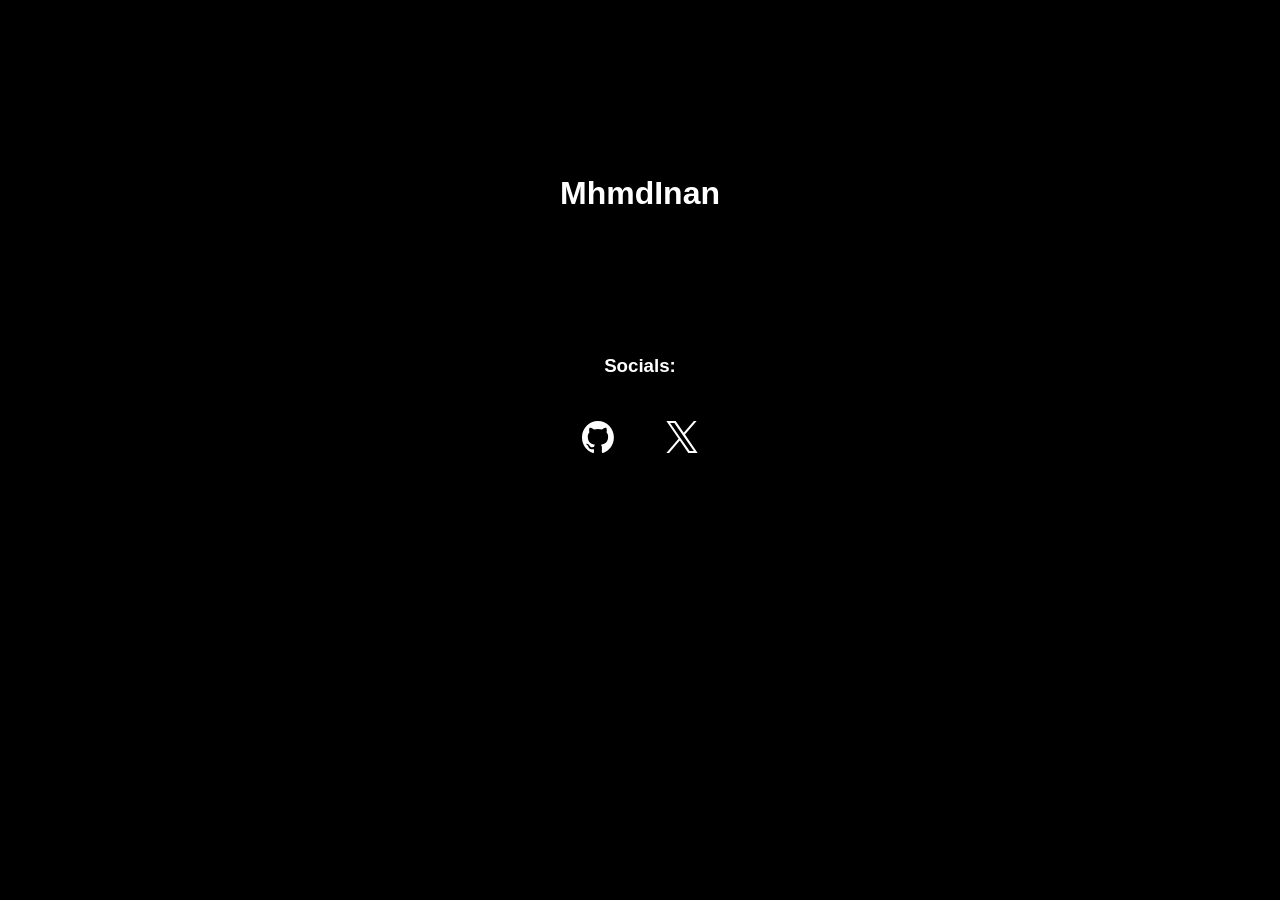
==== src/index.html @ 0f7336c9 "add dev deployment workflow. move all files to src/ directory" ====
<!DOCTYPE html>
<html lang="en">

<head>
    <meta charset="UTF-8">
    <meta name="viewport" content="width=device-width, initial-scale=1.0">
    <link rel="stylesheet" href="styles.css">
    <title>MhmdInan</title>
</head>

<body>
    <h1>MhmdInan</h1>
    <h3>Socials:</h3>
    <ul class="social-links">
        <li>
            <a href="https://github.com/MhmdInan" target="_blank" rel="noopener noreferer" aria-label="GitHub" class="github_logo">
                <img src="/assets/github.svg" alt="GitHub" width="32" height="32"></a>
        </li>
        <li>
            <a href="https://x.com/mhmadinan" target="_blank" rel="noopener noreferer" aria-label="X" class="x_logo">
                <img src="/assets/x.svg" alt="GitHub" width="32" height="32"></a>
        </li>
    </ul>
        
</body>
</body>

</html>
---- src/styles.css ----
body {
  background: #000;
  /* pure black */
  color: #fff;
  /* white text */
  font-family: Arial, sans-serif;
  text-align: center;
  padding: 2rem;
  margin: 0;
}

h1 {
  color: white;
  text-align: center;
  padding: 10%;
}

h3 {
  color: white;
  text-align: center;
  padding: 0%;
}

.social-links {
  list-style: none;
  display: flex;
  gap: 1.8rem;
  padding: 0;
  margin: 2rem 0;
  justify-content: center;
}

.social-links a {
  display: inline-block;
  padding: 12px;
  color: #e0e0e0;
  font-size: 2rem;
  text-decoration: none;
  transition: all 0.3s ease;
  position: relative;
  z-index: 1;
  border-radius: 50%;
  line-height: 1;
}

.github_logo:hover {
  color: #fff;
}

.x_logo:hover {
  color: #ffffff;
}

.social-links a[href*="linkedin"]:hover {
  color: #0A66C2;
}

.social-links a:hover {
  filter: drop-shadow(0 0 10px currentColor);
  transform: translateY(-5px);
}
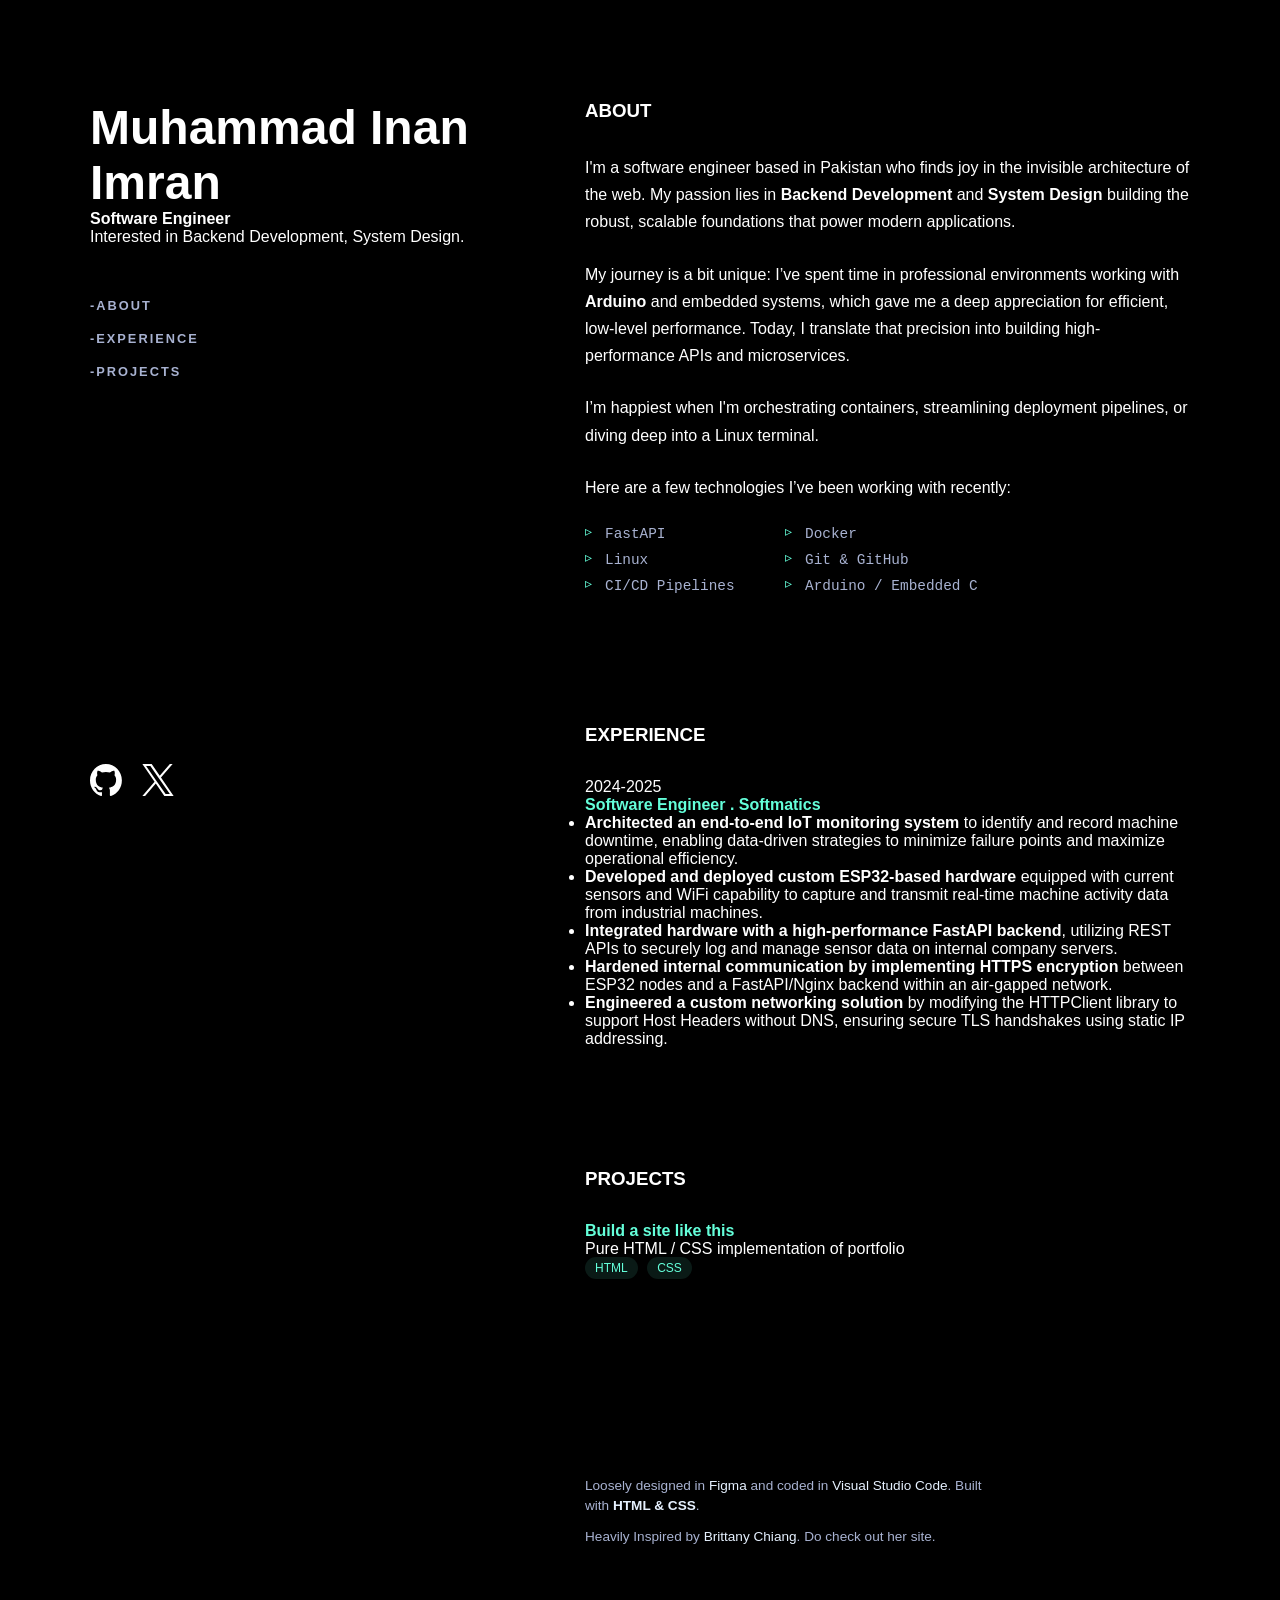
==== commit 7a2334ff: "major redesign using brittany chaings implementation" ====
--- a/src/index.html
+++ b/src/index.html
@@ -1,28 +1,164 @@
-<!DOCTYPE html>
+<!doctype html>
 <html lang="en">
+  <head>
+    <meta charset="UTF-8" />
+    <meta name="viewport" content="width=device-width, initial-scale=1.0" />
+    <link rel="icon" type="image/x-icon" href="./assets/favicon.ico" />
+    <link rel="stylesheet" href="styles.css" />
+    <title>MhmdInan</title>
+  </head>
 
-<head>
-    <meta charset="UTF-8">
-    <meta name="viewport" content="width=device-width, initial-scale=1.0">
-    <link rel="stylesheet" href="styles.css">
-    <title>MhmdInan</title>
-</head>
+  <body>
+    <div class="container">
+      <header class="sidebar">
+        <div>
+          <h1>Muhammad Inan Imran</h1>
+          <h2>Software Engineer</h2>
+          <p>Interested in Backend Development, System Design.</p>
+          <nav>
+            <ul>
+              <li>
+                <a href="#about"><span>-</span>ABOUT</a>
+              </li>
+              <li>
+                <a href="#experience"><span>-</span>EXPERIENCE</a>
+              </li>
+              <li>
+                <a href="#projects"><span>-</span>PROJECTS</a>
+              </li>
+            </ul>
+          </nav>
+        </div>
 
-<body>
-    <h1>MhmdInan</h1>
-    <h3>Socials:</h3>
-    <ul class="social-links">
-        <li>
-            <a href="https://github.com/MhmdInan" target="_blank" rel="noopener noreferer" aria-label="GitHub" class="github_logo">
-                <img src="/assets/github.svg" alt="GitHub" width="32" height="32"></a>
-        </li>
-        <li>
-            <a href="https://x.com/mhmadinan" target="_blank" rel="noopener noreferer" aria-label="X" class="x_logo">
-                <img src="/assets/x.svg" alt="GitHub" width="32" height="32"></a>
-        </li>
-    </ul>
-        
-</body>
-</body>
+        <div class="socials">
+          <ul class="social-links">
+            <li>
+              <a
+                href="https://github.com/MhmdInan"
+                target="_blank"
+                rel="noopener noreferer"
+                aria-label="GitHub"
+                class="github_logo"
+              >
+                <img
+                  src="./assets/github.svg"
+                  alt="GitHub"
+                  width="32"
+                  height="32"
+              /></a>
+            </li>
+            <li>
+              <a
+                href="https://x.com/mhmadinan"
+                target="_blank"
+                rel="noopener noreferer"
+                aria-label="X"
+                class="x_logo"
+              >
+                <img src="./assets/x.svg" alt="GitHub" width="32" height="32"
+              /></a>
+            </li>
+          </ul>
+        </div>
+      </header>
 
-</html>+      <main class="content">
+        <section id="about">
+          <h3>About</h3>
+          <p>
+            I'm a software engineer based in Pakistan who finds joy in the
+            invisible architecture of the web. My passion lies in
+            <strong>Backend Development</strong> and
+            <strong>System Design</strong> building the robust, scalable
+            foundations that power modern applications.
+          </p>
+          <p>
+            My journey is a bit unique: I’ve spent time in professional
+            environments working with
+            <strong>Arduino</strong> and embedded systems, which gave me a deep
+            appreciation for efficient, low-level performance. Today, I
+            translate that precision into building high-performance APIs and
+            microservices.
+          </p>
+          <p>
+            I’m happiest when I'm orchestrating containers, streamlining
+            deployment pipelines, or diving deep into a Linux terminal.
+          </p>
+          <p>Here are a few technologies I’ve been working with recently:</p>
+          <ul class="skills-list">
+            <li>FastAPI</li>
+            <li>Docker</li>
+            <li>Linux</li>
+            <li>Git & GitHub</li>
+            <li>CI/CD Pipelines</li>
+            <li>Arduino / Embedded C</li>
+          </ul>
+        </section>
+        <section id="experience">
+          <h3>Experience</h3>
+          <div class="card">
+            <span class="date">2024-2025</span>
+            <div class="card-info">
+              <h4>Software Engineer . Softmatics</h4>
+              <ul class="softmatics-experience">
+                <li>
+                  <strong>Architected an end-to-end IoT monitoring system</strong> to identify
+                  and record machine downtime, enabling data-driven strategies
+                  to minimize failure points and maximize operational
+                  efficiency.
+                </li>
+                <li>
+                  <strong>Developed and deployed custom ESP32-based hardware</strong> equipped
+                  with current sensors and WiFi capability to capture and
+                  transmit real-time machine activity data from industrial
+                  machines.
+                </li>
+                <li>
+                  <strong>Integrated hardware with a high-performance FastAPI backend</strong>,
+                  utilizing REST APIs to securely log and manage sensor data on
+                  internal company servers.
+                </li>
+                <li>
+                  <strong>Hardened internal communication by implementing HTTPS
+                  encryption</strong> between ESP32 nodes and a FastAPI/Nginx backend
+                  within an air-gapped network.
+                </li>
+                <li>
+                  <strong>Engineered a custom networking solution</strong> by modifying the
+                  HTTPClient library to support Host Headers without DNS,
+                  ensuring secure TLS handshakes using static IP addressing.
+                </li>
+              </ul>
+            </div>
+          </div>
+        </section>
+        <section id="projects">
+          <h3>Projects</h3>
+          <div class="card">
+            <div class="card-info">
+              <h4>Build a site like this</h4>
+              <p>Pure HTML / CSS implementation of portfolio</p>
+              <div class="tags"><span>HTML</span> <span>CSS</span></div>
+            </div>
+          </div>
+        </section>
+        <footer class="main-footer">
+          <p>
+            Loosely designed in
+            <a href="https://www.figma.com/" target="_blank">Figma</a> and coded
+            in
+            <a href="https://code.visualstudio.com/" target="_blank"
+              >Visual Studio Code</a
+            >. Built with <strong>HTML & CSS</strong>.
+          </p>
+          <p>
+            Heavily Inspired by
+            <a href="https://brittanychiang.com" target="_blank"
+              >Brittany Chiang</a
+            >. Do check out her site.
+          </p>
+        </footer>
+      </main>
+    </div>
+  </body>
+</html>
--- a/src/styles.css
+++ b/src/styles.css
@@ -1,61 +1,188 @@
+:root {
+  --navy: #0a192f;
+  --light-slate: #a8b2d1;
+  --teal: #64ffda;
+  --white: #e6f1ff;
+  --bg-tint: rgba(100, 255, 218, 0.1);
+}
+
+* {
+  box-sizing: border-box;
+  margin: 0;
+  padding: 0;
+}
+
+html {
+  scroll-behavior: smooth;
+}
+
 body {
   background: #000;
   /* pure black */
   color: #fff;
   /* white text */
   font-family: Arial, sans-serif;
-  text-align: center;
+/*   text-align: center;
   padding: 2rem;
-  margin: 0;
+  margin: 0; */
 }
 
-h1 {
-  color: white;
-  text-align: center;
-  padding: 10%;
+.container {
+  display: flex;
+  max-width: 1200px;
+  margin: 0 auto;
+  padding: 0 50px;
+}
+
+.sidebar {
+  width: 45%;
+  height: 100vh;
+  position: sticky;
+  top: 0;
+  display: flex;
+  flex-direction: column;
+  justify-content: space-between;
+  padding: 100px 0;
+}
+
+.sidebar h1 { color: #fff; font-size: 3rem;}
+.sidebar h2 { color: #fff; font-size: 1rem;}
+
+nav ul {list-style: none; margin-top: 50px;}
+nav li {margin-bottom: 15px;}
+nav a {
+  text-decoration: none;
+  color: #a8b2d1;
+  font-size: 0.8rem;
+  font-weight: bold;
+  letter-spacing: 2px;
+  transition: 0.3s;
+}
+nav a:hover {color: #64ffda; padding-left: 10px;}
+
+.content {
+  width: 55%;
+  padding: 100px 0;
+}
+
+section {
+  margin-bottom: 120px;
 }
 
 h3 {
-  color: white;
-  text-align: center;
-  padding: 0%;
+  color: #fff;
+  text-transform: uppercase;
+  margin-bottom: 2rem;
+}
+
+.cards {
+  display: flex;
+  gap: 20px;
+  padding: 20px;
+  border-radius: 4px;
+  transition: 0.3s;
+  cursor: pointer;
+  margin-bottom: 20px;
+}
+
+.card:hover {
+  background-color: rgba(100, 255, 218, 0.1);
+  /* transform: translateY(-5px); */
+  border: 2px;
+  border-radius: 5px;
+}
+
+.card h4 { color: #64ffda;}
+
+.tags span {
+  font-size: 12px;
+  color: #64ffda;
+  background: rgba(100, 255, 218, 0.1);
+  padding: 4px 10px;
+  border-radius: 12px;
+  margin-right: 5px;
 }
 
 .social-links {
+  display: flex;
   list-style: none;
-  display: flex;
-  gap: 1.8rem;
   padding: 0;
-  margin: 2rem 0;
-  justify-content: center;
-}
-
-.social-links a {
-  display: inline-block;
-  padding: 12px;
-  color: #e0e0e0;
-  font-size: 2rem;
-  text-decoration: none;
-  transition: all 0.3s ease;
-  position: relative;
-  z-index: 1;
-  border-radius: 50%;
-  line-height: 1;
+  margin: 0;
+  gap: 20px;
+  align-items: center;
 }
 
 .github_logo:hover {
-  color: #fff;
+  filter: drop-shadow(0 0 20px currentColor);
+  transform: translateY(-5px);
+  color: #0a66c2;
 }
 
 .x_logo:hover {
+  filter: drop-shadow(0 0 10px currentColor);
+  transform: translateY(-5px);
   color: #ffffff;
 }
 
-.social-links a[href*="linkedin"]:hover {
-  color: #0A66C2;
+.main-footer {
+  padding: 80px 0 20px 0; /* Plenty of space above, a bit below */
+  max-width: 400px;       /* Keeps the text from stretching too wide */
+  font-size: 0.85rem;     /* Subtle, small text */
+  color: var(--light-slate);
+  line-height: 1.5;
 }
 
-.social-links a:hover {
-  filter: drop-shadow(0 0 10px currentColor);
-  transform: translateY(-5px);
+.main-footer p {
+  margin-bottom: 10px;
 }
+
+.main-footer a {
+  color: var(--white);    /* Highlighted links */
+  text-decoration: none;
+  font-weight: 500;
+  transition: color 0.3s ease;
+}
+
+.main-footer a:hover {
+  color: var(--teal);     /* The signature glow color on hover */
+}
+
+.main-footer strong {
+  color: var(--white);    /* Makes the tech stack stand out slightly */
+}
+
+.skills-list {
+    display: grid;
+    grid-template-columns: repeat(2, minmax(140px, 200px));
+    list-style: none;
+    margin: 20px 0 0 0;
+    padding: 0;
+}
+
+.skills-list li {
+    position: relative;
+    padding-left: 20px;
+    margin-bottom: 10px;
+    font-family: 'Fira Code', monospace; /* Monospace looks "techy" */
+    font-size: 0.9rem;
+    color: var(--light-slate);
+}
+
+/* The small teal arrow/bullet */
+.skills-list li::before {
+    content: "▹";
+    position: absolute;
+    left: 0;
+    color: var(--teal);
+    font-size: 14px;
+    line-height: 12px;
+}
+
+#about p {
+  margin-bottom: 25px; /* Adjust this value (20px to 30px is usually the sweet spot) */
+  line-height: 1.7;    /* Slightly increasing line-height also helps readability */
+}
+
+#about p:last-child {
+  margin-bottom: 0;    /* Prevents extra space at the bottom of the section */
+}
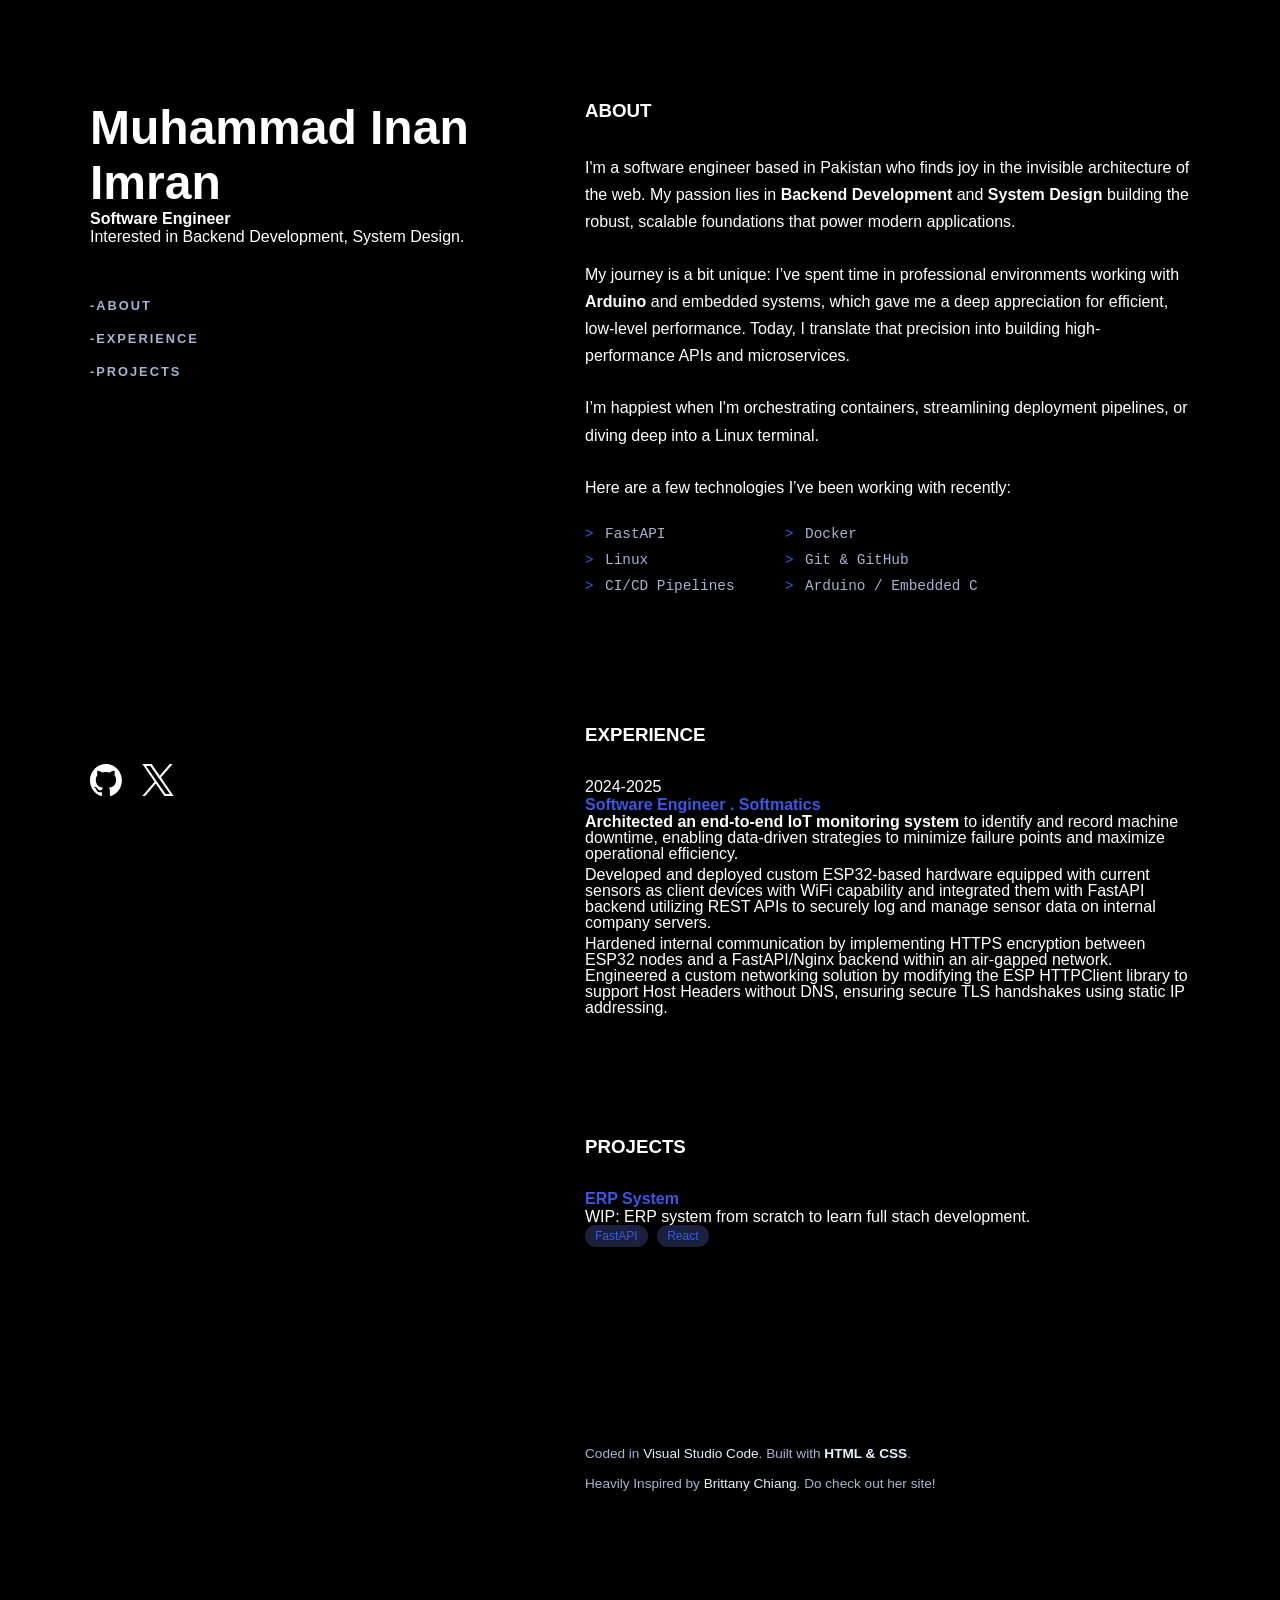
==== commit 04d0357c: "update prod ci" ====
--- a/src/index.html
+++ b/src/index.html
@@ -100,35 +100,26 @@
             <span class="date">2024-2025</span>
             <div class="card-info">
               <h4>Software Engineer . Softmatics</h4>
-              <ul class="softmatics-experience">
-                <li>
-                  <strong>Architected an end-to-end IoT monitoring system</strong> to identify
-                  and record machine downtime, enabling data-driven strategies
-                  to minimize failure points and maximize operational
-                  efficiency.
-                </li>
-                <li>
-                  <strong>Developed and deployed custom ESP32-based hardware</strong> equipped
-                  with current sensors and WiFi capability to capture and
-                  transmit real-time machine activity data from industrial
-                  machines.
-                </li>
-                <li>
-                  <strong>Integrated hardware with a high-performance FastAPI backend</strong>,
-                  utilizing REST APIs to securely log and manage sensor data on
-                  internal company servers.
-                </li>
-                <li>
-                  <strong>Hardened internal communication by implementing HTTPS
-                  encryption</strong> between ESP32 nodes and a FastAPI/Nginx backend
-                  within an air-gapped network.
-                </li>
-                <li>
-                  <strong>Engineered a custom networking solution</strong> by modifying the
-                  HTTPClient library to support Host Headers without DNS,
-                  ensuring secure TLS handshakes using static IP addressing.
-                </li>
-              </ul>
+              <p>
+                <strong>Architected an end-to-end IoT monitoring system</strong>
+                to identify and record machine downtime, enabling data-driven
+                strategies to minimize failure points and maximize operational
+                efficiency.
+              </p>
+              <p>
+                Developed and deployed custom ESP32-based hardware equipped with
+                current sensors as client devices with WiFi capability and
+                integrated them with FastAPI backend utilizing REST APIs to
+                securely log and manage sensor data on internal company servers.
+              </p>
+              <p>
+                Hardened internal communication by implementing HTTPS encryption
+                between ESP32 nodes and a FastAPI/Nginx backend within an
+                air-gapped network. Engineered a custom networking solution by
+                modifying the ESP HTTPClient library to support Host Headers
+                without DNS, ensuring secure TLS handshakes using static IP
+                addressing.
+              </p>
             </div>
           </div>
         </section>
@@ -136,17 +127,17 @@
           <h3>Projects</h3>
           <div class="card">
             <div class="card-info">
-              <h4>Build a site like this</h4>
-              <p>Pure HTML / CSS implementation of portfolio</p>
-              <div class="tags"><span>HTML</span> <span>CSS</span></div>
+              <h4>ERP System</h4>
+              <p>
+                WIP: ERP system from scratch to learn full stach development.
+              </p>
+              <div class="tags"><span>FastAPI</span> <span>React</span></div>
             </div>
           </div>
         </section>
         <footer class="main-footer">
           <p>
-            Loosely designed in
-            <a href="https://www.figma.com/" target="_blank">Figma</a> and coded
-            in
+            Coded in
             <a href="https://code.visualstudio.com/" target="_blank"
               >Visual Studio Code</a
             >. Built with <strong>HTML & CSS</strong>.
@@ -155,7 +146,7 @@
             Heavily Inspired by
             <a href="https://brittanychiang.com" target="_blank"
               >Brittany Chiang</a
-            >. Do check out her site.
+            >. Do check out her site!
           </p>
         </footer>
       </main>
--- a/src/styles.css
+++ b/src/styles.css
@@ -1,7 +1,7 @@
 :root {
   --navy: #0a192f;
   --light-slate: #a8b2d1;
-  --teal: #64ffda;
+  --blue: #3a58e1;
   --white: #e6f1ff;
   --bg-tint: rgba(100, 255, 218, 0.1);
 }
@@ -58,7 +58,7 @@
   letter-spacing: 2px;
   transition: 0.3s;
 }
-nav a:hover {color: #64ffda; padding-left: 10px;}
+nav a:hover {color: #3a58e1; padding-left: 10px;}
 
 .content {
   width: 55%;
@@ -86,18 +86,18 @@
 }
 
 .card:hover {
-  background-color: rgba(100, 255, 218, 0.1);
+  background-color: #080b19;
   /* transform: translateY(-5px); */
   border: 2px;
   border-radius: 5px;
 }
 
-.card h4 { color: #64ffda;}
+.card h4 { color: #3a58e1;}
 
 .tags span {
   font-size: 12px;
-  color: #64ffda;
-  background: rgba(100, 255, 218, 0.1);
+  color: #3a58e1;
+  background: #1a203e;
   padding: 4px 10px;
   border-radius: 12px;
   margin-right: 5px;
@@ -144,7 +144,7 @@
 }
 
 .main-footer a:hover {
-  color: var(--teal);     /* The signature glow color on hover */
+  color: var(--blue);     /* The signature glow color on hover */
 }
 
 .main-footer strong {
@@ -168,12 +168,13 @@
     color: var(--light-slate);
 }
 
-/* The small teal arrow/bullet */
+/* The small blue arrow/bullet */
 .skills-list li::before {
-    content: "▹";
+    content: ">";
     position: absolute;
     left: 0;
-    color: var(--teal);
+    top: 2px;
+    color: var(--blue);
     font-size: 14px;
     line-height: 12px;
 }
@@ -185,4 +186,9 @@
 
 #about p:last-child {
   margin-bottom: 0;    /* Prevents extra space at the bottom of the section */
+}
+
+#experience p {
+  margin-bottom: 5px; /* Adjust this value (20px to 30px is usually the sweet spot) */
+  line-height: 1; 
 }
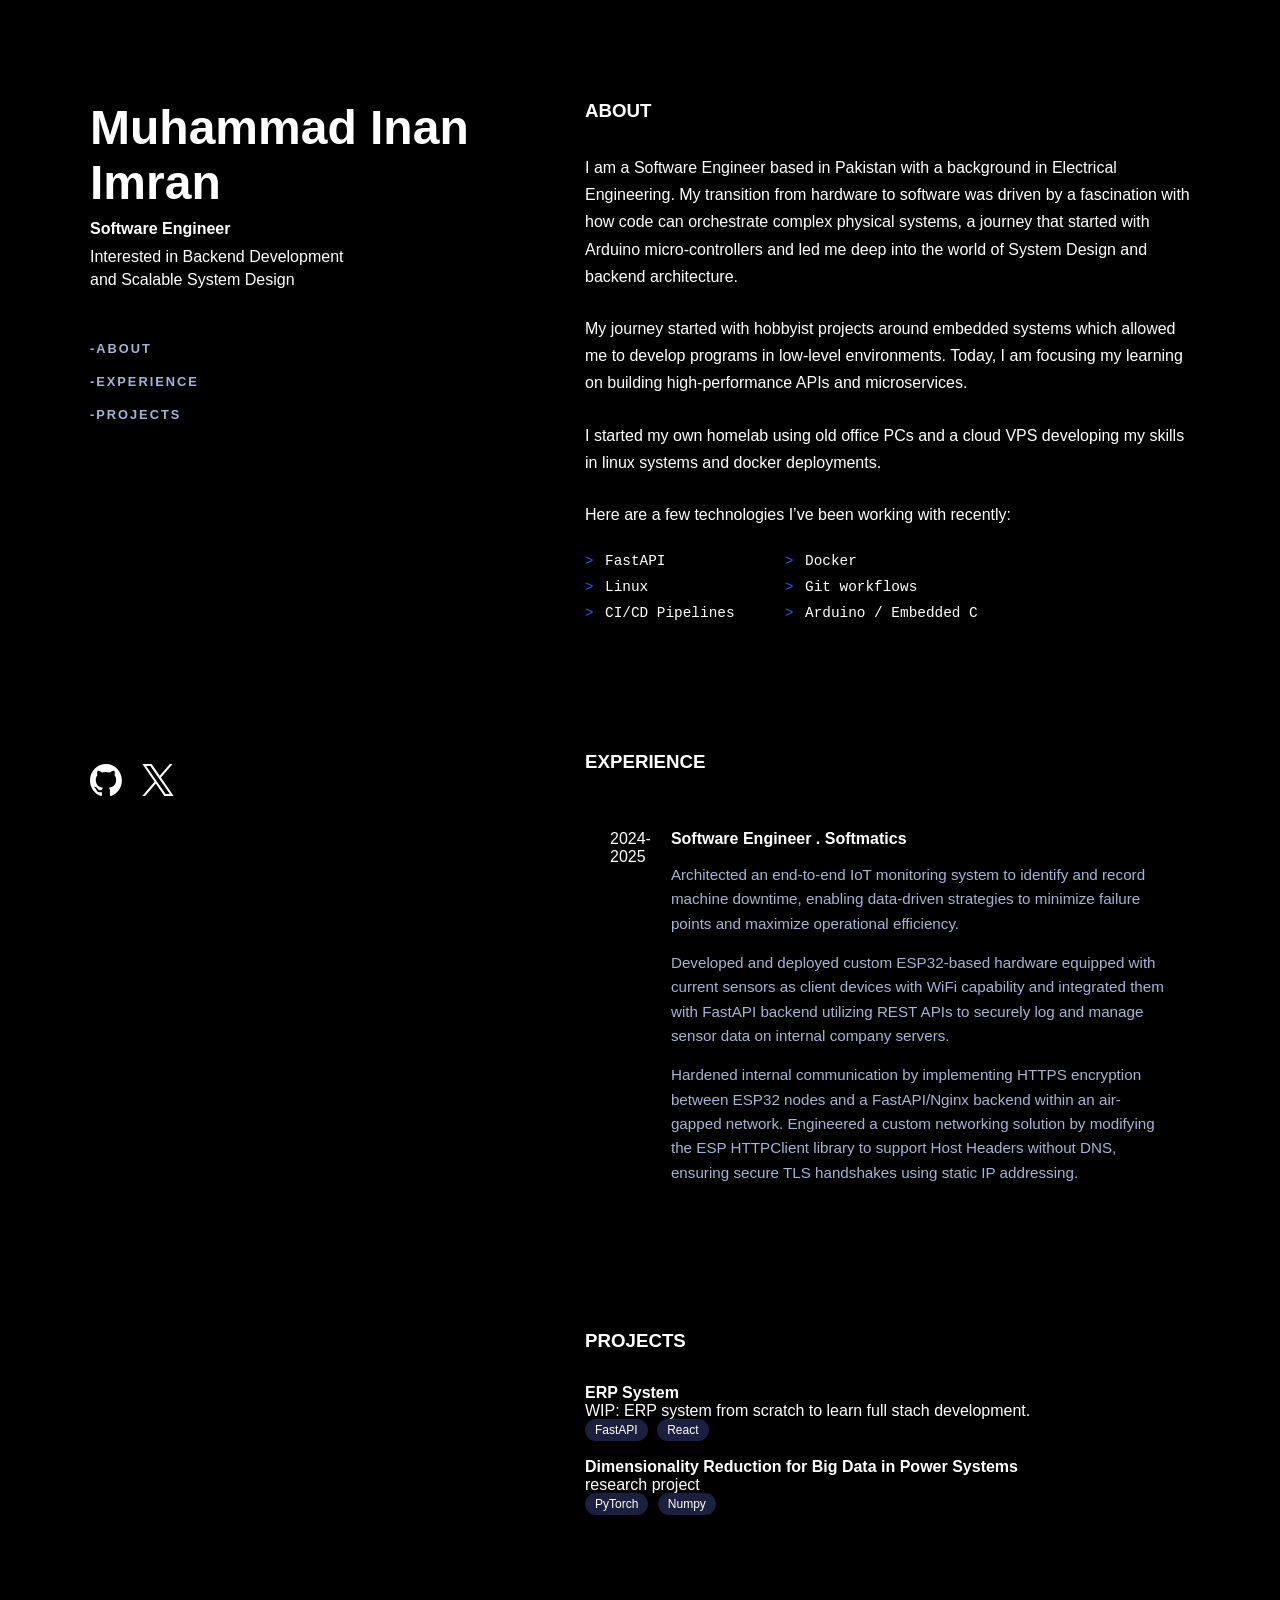
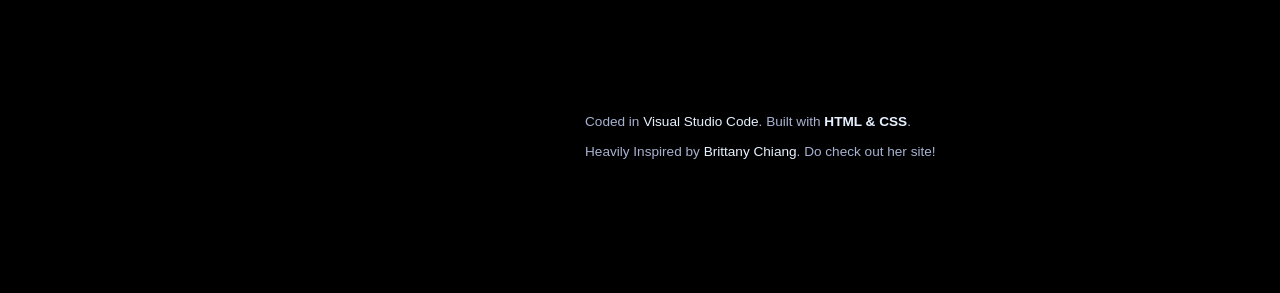
==== commit 5cdb45e8: "added relevant text and improvement to ui" ====
--- a/src/index.html
+++ b/src/index.html
@@ -14,7 +14,8 @@
         <div>
           <h1>Muhammad Inan Imran</h1>
           <h2>Software Engineer</h2>
-          <p>Interested in Backend Development, System Design.</p>
+          <p>Interested in Backend Development</p>
+          <p>and Scalable System Design</p>
           <nav>
             <ul>
               <li>
@@ -66,72 +67,93 @@
         <section id="about">
           <h3>About</h3>
           <p>
-            I'm a software engineer based in Pakistan who finds joy in the
-            invisible architecture of the web. My passion lies in
-            <strong>Backend Development</strong> and
-            <strong>System Design</strong> building the robust, scalable
-            foundations that power modern applications.
+            I am a Software Engineer based in Pakistan with a background in
+            Electrical Engineering. My transition from hardware to software was
+            driven by a fascination with how code can orchestrate complex
+            physical systems, a journey that started with Arduino
+            micro-controllers and led me deep into the world of System Design
+            and backend architecture.
           </p>
           <p>
-            My journey is a bit unique: I’ve spent time in professional
-            environments working with
-            <strong>Arduino</strong> and embedded systems, which gave me a deep
-            appreciation for efficient, low-level performance. Today, I
-            translate that precision into building high-performance APIs and
-            microservices.
+            My journey started with hobbyist projects around embedded systems
+            which allowed me to develop programs in low-level environments.
+            Today, I am focusing my learning on building high-performance APIs
+            and microservices.
           </p>
           <p>
-            I’m happiest when I'm orchestrating containers, streamlining
-            deployment pipelines, or diving deep into a Linux terminal.
+            I started my own homelab using old office PCs and a cloud VPS
+            developing my skills in linux systems and docker deployments.
           </p>
           <p>Here are a few technologies I’ve been working with recently:</p>
           <ul class="skills-list">
             <li>FastAPI</li>
             <li>Docker</li>
             <li>Linux</li>
-            <li>Git & GitHub</li>
+            <li>Git workflows</li>
             <li>CI/CD Pipelines</li>
             <li>Arduino / Embedded C</li>
           </ul>
         </section>
         <section id="experience">
           <h3>Experience</h3>
-          <div class="card">
-            <span class="date">2024-2025</span>
-            <div class="card-info">
-              <h4>Software Engineer . Softmatics</h4>
-              <p>
-                <strong>Architected an end-to-end IoT monitoring system</strong>
-                to identify and record machine downtime, enabling data-driven
-                strategies to minimize failure points and maximize operational
-                efficiency.
-              </p>
-              <p>
-                Developed and deployed custom ESP32-based hardware equipped with
-                current sensors as client devices with WiFi capability and
-                integrated them with FastAPI backend utilizing REST APIs to
-                securely log and manage sensor data on internal company servers.
-              </p>
-              <p>
-                Hardened internal communication by implementing HTTPS encryption
-                between ESP32 nodes and a FastAPI/Nginx backend within an
-                air-gapped network. Engineered a custom networking solution by
-                modifying the ESP HTTPClient library to support Host Headers
-                without DNS, ensuring secure TLS handshakes using static IP
-                addressing.
-              </p>
-            </div>
+          <div class="experience-card-multiple">
+            <a
+              href="https://www.softmatics.com/"
+              target="_blank"
+              class="experience-card"
+            >
+              <header class="date">2024-2025</header>
+              <div>
+                <h4>Software Engineer . Softmatics</h4>
+                <p>
+                  Architected an end-to-end IoT monitoring system to identify
+                  and record machine downtime, enabling data-driven strategies
+                  to minimize failure points and maximize operational
+                  efficiency.
+                </p>
+                <p>
+                  Developed and deployed custom ESP32-based hardware equipped
+                  with current sensors as client devices with WiFi capability
+                  and integrated them with FastAPI backend utilizing REST APIs
+                  to securely log and manage sensor data on internal company
+                  servers.
+                </p>
+                <p>
+                  Hardened internal communication by implementing HTTPS
+                  encryption between ESP32 nodes and a FastAPI/Nginx backend
+                  within an air-gapped network. Engineered a custom networking
+                  solution by modifying the ESP HTTPClient library to support
+                  Host Headers without DNS, ensuring secure TLS handshakes using
+                  static IP addressing.
+                </p>
+              </div>
+            </a>
           </div>
         </section>
         <section id="projects">
           <h3>Projects</h3>
           <div class="card">
-            <div class="card-info">
-              <h4>ERP System</h4>
-              <p>
-                WIP: ERP system from scratch to learn full stach development.
-              </p>
-              <div class="tags"><span>FastAPI</span> <span>React</span></div>
+            <div class="project-card-info">
+              <a
+              href="https://github.com/mhmdinan/erp-FASTAPI_REACT"
+              target="_blank"
+              >
+                <h4>ERP System</h4>
+                <p>
+                  WIP: ERP system from scratch to learn full stach development.
+                </p>
+                <div class="tags"><span>FastAPI</span> <span>React</span></div>
+              </a>
+            </div>
+            <div class="project-card-info">
+              <a
+              href="https://github.com/mhmdinan/final_year_project"
+              target="_blank"
+              >
+                <h4>Dimensionality Reduction for Big Data in Power Systems</h4>
+                <p>research project</p>
+                <div class="tags"><span>PyTorch</span> <span>Numpy</span></div>
+              </a>
             </div>
           </div>
         </section>
--- a/src/styles.css
+++ b/src/styles.css
@@ -45,8 +45,9 @@
   padding: 100px 0;
 }
 
-.sidebar h1 { color: #fff; font-size: 3rem;}
-.sidebar h2 { color: #fff; font-size: 1rem;}
+.sidebar h1 { color: #fff; font-size: 3rem; margin-bottom: 10px;}
+.sidebar h2 { color: #fff; font-size: 1rem; margin-bottom: 10px;}
+.sidebar p {margin-bottom: 5px;}
 
 nav ul {list-style: none; margin-top: 50px;}
 nav li {margin-bottom: 15px;}
@@ -82,21 +83,32 @@
   border-radius: 4px;
   transition: 0.3s;
   cursor: pointer;
+  margin-bottom: 40px;
+}
+
+
+.card p{color: #fff;}
+.card h4 { color: #ffffff;}
+
+.project-card-info {
   margin-bottom: 20px;
 }
 
-.card:hover {
+.project-card-info a {
+  text-decoration: none;
+}
+
+.project-card-info:hover {
   background-color: #080b19;
-  /* transform: translateY(-5px); */
-  border: 2px;
+  transform: translateY(-5px);
+  border: 50px;
   border-radius: 5px;
-}
-
-.card h4 { color: #3a58e1;}
+  transition: all 0.3s ease;
+}
 
 .tags span {
   font-size: 12px;
-  color: #3a58e1;
+  color: #ffffff;
   background: #1a203e;
   padding: 4px 10px;
   border-radius: 12px;
@@ -165,7 +177,7 @@
     margin-bottom: 10px;
     font-family: 'Fira Code', monospace; /* Monospace looks "techy" */
     font-size: 0.9rem;
-    color: var(--light-slate);
+    color: #fff;
 }
 
 /* The small blue arrow/bullet */
@@ -188,7 +200,74 @@
   margin-bottom: 0;    /* Prevents extra space at the bottom of the section */
 }
 
+.experience-card {
+    display: flex;
+    gap: 20px;
+    padding: 25px;
+    text-decoration: none; /* Removes underline from links */
+    color: inherit;       /* Inherits text color */
+    border-radius: 8px;
+    transition: all 0.3s ease;
+    margin-bottom: 30px;
+}
+
+/* THE HOVER HIGHLIGHT */
+.experience-card:hover {
+    background-color: #060b2b; /* Very subtle teal tint */
+    transform: translateY(-5px);
+}
+
+.experience-date {
+  flex-shrink: 0;
+    width: 120px;
+    font-size: 0.75rem;
+    font-weight: bold;
+    color: var(--slate);
+    text-transform: uppercase;
+    letter-spacing: 1px;
+    padding-top: 5px;
+}
+
+/* RIGHT COLUMN (CONTENT) */
+.experience-content {
+    width: 75%;
+}
+
+.experience-content h4 {
+    color: var(--white);
+    font-size: 1.1rem;
+    margin-bottom: 5px;
+    transition: color 0.3s ease;
+}
+
+/* Title turns teal when card is hovered */
+.experience-card:hover h4 {
+    color: var(--teal);
+}
+
 #experience p {
-  margin-bottom: 5px; /* Adjust this value (20px to 30px is usually the sweet spot) */
-  line-height: 1; 
-}+    font-size: 0.95rem;
+    line-height: 1.6; /* Good space between lines */
+    margin-top: 15px;
+    color: var(--light-slate);
+}
+
+/* TECHNOLOGY TAGS */
+.experience-tags {
+    display: flex;
+    flex-wrap: wrap;
+    gap: 10px;
+    list-style: none;
+    margin-top: 15px;
+    padding: 0;
+}
+
+.experience-tags li {
+    background: rgba(100, 255, 218, 0.1);
+    color: var(--teal);
+    font-size: 12px;
+    padding: 4px 12px;
+    border-radius: 15px;
+    font-family: 'Fira Code', monospace;
+}
+
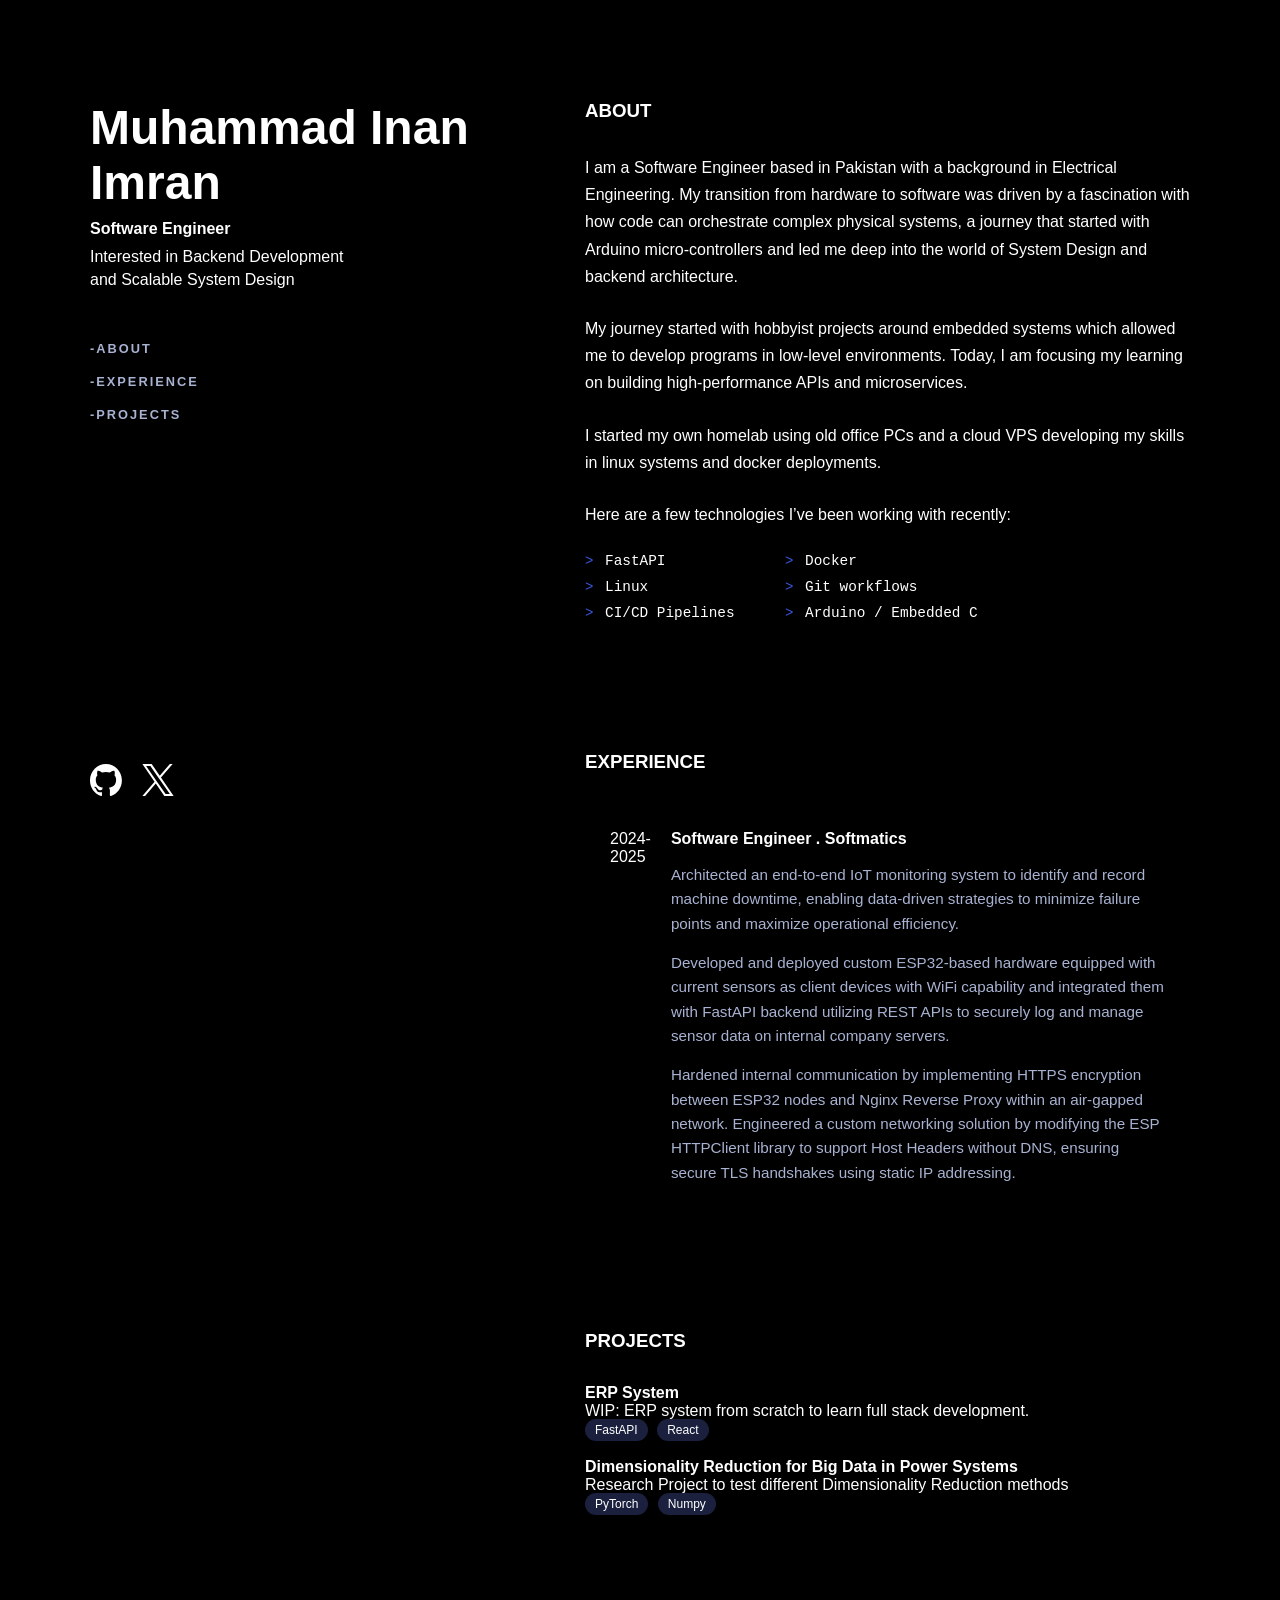
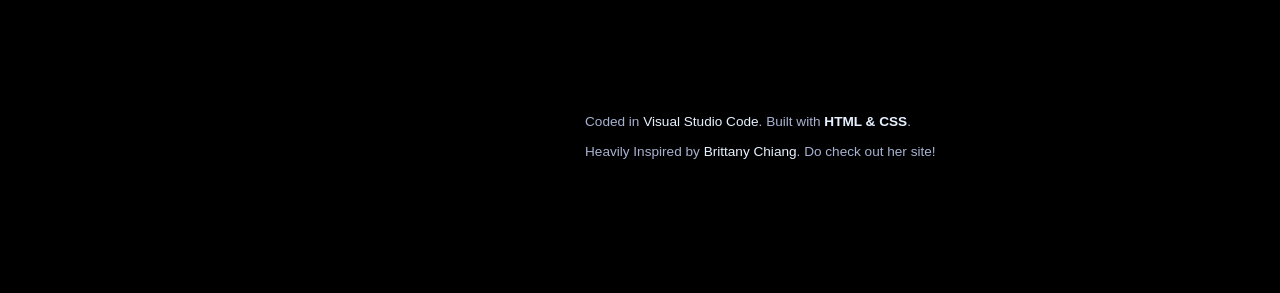
==== commit aca668fc: "fix typos" ====
--- a/src/index.html
+++ b/src/index.html
@@ -120,7 +120,7 @@
                 </p>
                 <p>
                   Hardened internal communication by implementing HTTPS
-                  encryption between ESP32 nodes and a FastAPI/Nginx backend
+                  encryption between ESP32 nodes and Nginx Reverse Proxy 
                   within an air-gapped network. Engineered a custom networking
                   solution by modifying the ESP HTTPClient library to support
                   Host Headers without DNS, ensuring secure TLS handshakes using
@@ -140,7 +140,7 @@
               >
                 <h4>ERP System</h4>
                 <p>
-                  WIP: ERP system from scratch to learn full stach development.
+                  WIP: ERP system from scratch to learn full stack development.
                 </p>
                 <div class="tags"><span>FastAPI</span> <span>React</span></div>
               </a>
@@ -151,7 +151,7 @@
               target="_blank"
               >
                 <h4>Dimensionality Reduction for Big Data in Power Systems</h4>
-                <p>research project</p>
+                <p>Research Project to test different Dimensionality Reduction methods</p>
                 <div class="tags"><span>PyTorch</span> <span>Numpy</span></div>
               </a>
             </div>
